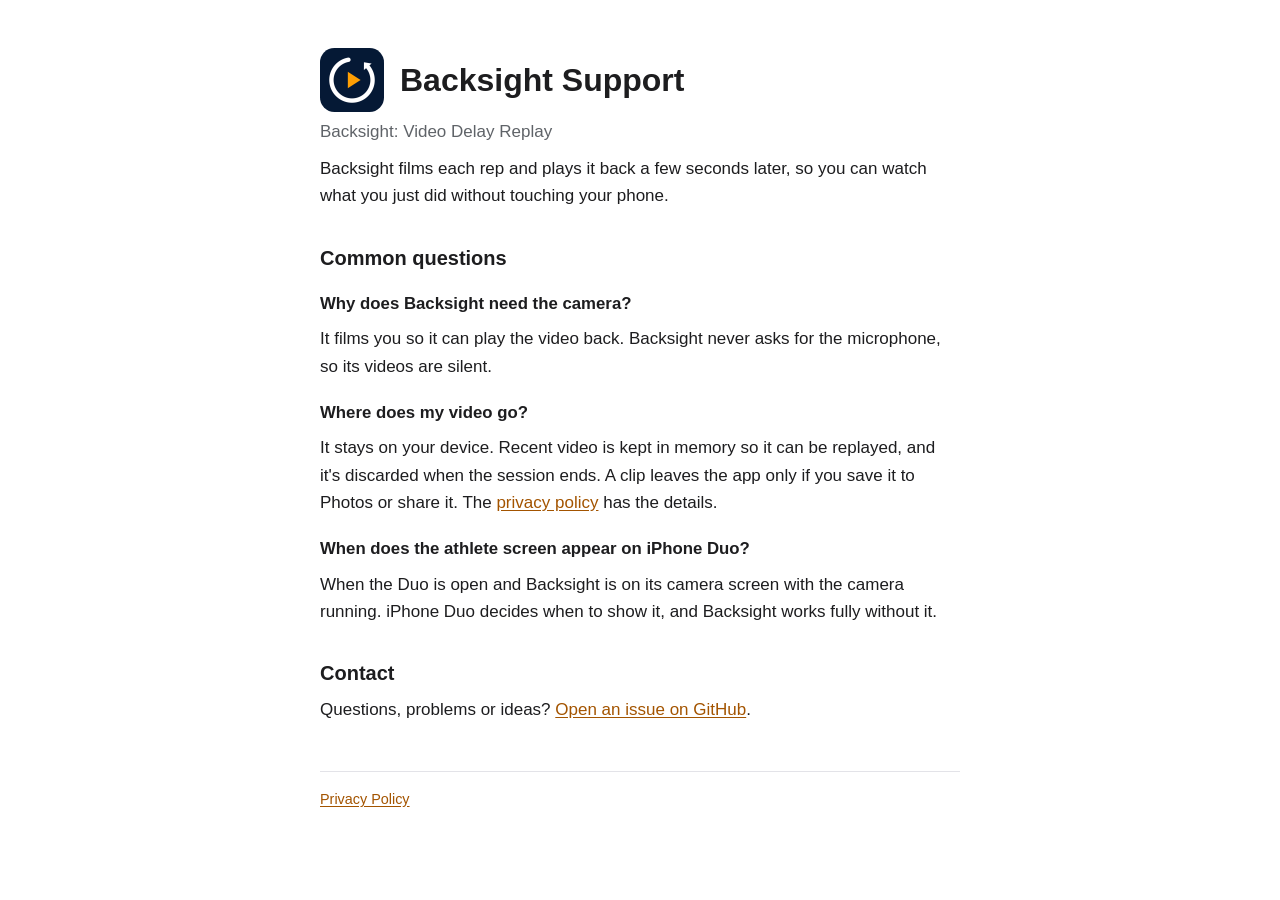
==== backsight/index.html @ d1faa4dd "Add Backsight support and privacy pages" ====
<!doctype html>
<html lang="en">
<head>
    <meta charset="utf-8">
    <meta name="viewport" content="width=device-width, initial-scale=1">
    <title>Backsight Support</title>
    <meta name="description" content="Help and contact information for Backsight: Video Delay Replay.">
    <link rel="stylesheet" href="/style.css">
</head>
<body>
<main>
    <div class="app-header">
        <img class="app-icon" src="/backsight/icon.png" alt="">
        <h1>Backsight Support</h1>
    </div>
    <p class="meta">Backsight: Video Delay Replay</p>
    <p>Backsight films each rep and plays it back a few seconds later, so you can watch what you just did without touching your phone.</p>

    <h2>Common questions</h2>

    <h3>Why does Backsight need the camera?</h3>
    <p>It films you so it can play the video back. Backsight never asks for the microphone, so its videos are silent.</p>

    <h3>Where does my video go?</h3>
    <p>It stays on your device. Recent video is kept in memory so it can be replayed, and it's discarded when the session ends. A clip leaves the app only if you save it to Photos or share it. The <a href="/backsight/privacy/">privacy policy</a> has the details.</p>

    <h3>When does the athlete screen appear on iPhone Duo?</h3>
    <p>When the Duo is open and Backsight is on its camera screen with the camera running. iPhone Duo decides when to show it, and Backsight works fully without it.</p>

    <h2>Contact</h2>
    <p>Questions, problems or ideas? <a href="https://github.com/DavisAndn/davisandn.github.io/issues">Open an issue on GitHub</a>.</p>

    <footer>
        <a href="/backsight/privacy/">Privacy Policy</a>
    </footer>
</main>
</body>
</html>
---- style.css ----
:root {
    color-scheme: light dark;
    --bg: #ffffff;
    --fg: #1d1d1f;
    --muted: #5f6368;
    --link: #a35400;
    --rule: #e3e3e8;
}

@media (prefers-color-scheme: dark) {
    :root {
        --bg: #0d1f38;
        --fg: #f5f5f7;
        --muted: #b7c0cc;
        --link: #ffb340;
        --rule: #22385a;
    }
}

* {
    box-sizing: border-box;
}

body {
    margin: 0;
    background: var(--bg);
    color: var(--fg);
    font: 17px/1.6 -apple-system, BlinkMacSystemFont, "Segoe UI", Roboto, Helvetica, Arial, sans-serif;
    -webkit-text-size-adjust: 100%;
}

main {
    max-width: 680px;
    margin: 0 auto;
    padding: 48px 20px 64px;
}

.app-header {
    display: flex;
    align-items: center;
    gap: 16px;
}

.app-icon {
    width: 64px;
    height: 64px;
    border-radius: 22.5%;
    flex: none;
}

h1 {
    font-size: 2rem;
    line-height: 1.2;
    margin: 0;
}

h2 {
    font-size: 1.25rem;
    line-height: 1.3;
    margin: 2.2rem 0 0.4rem;
}

h3 {
    font-size: 1.05rem;
    line-height: 1.35;
    margin: 1.4rem 0 0.2rem;
}

p,
ul {
    margin: 0.6rem 0;
}

ul {
    padding-left: 1.3rem;
}

li + li {
    margin-top: 0.35rem;
}

.meta {
    color: var(--muted);
    margin-top: 0.4rem;
}

a {
    color: var(--link);
    text-underline-offset: 2px;
}

nav {
    display: flex;
    flex-wrap: wrap;
    gap: 20px;
    margin-top: 1.5rem;
}

footer {
    margin-top: 3rem;
    padding-top: 1rem;
    border-top: 1px solid var(--rule);
    color: var(--muted);
    font-size: 0.9rem;
}
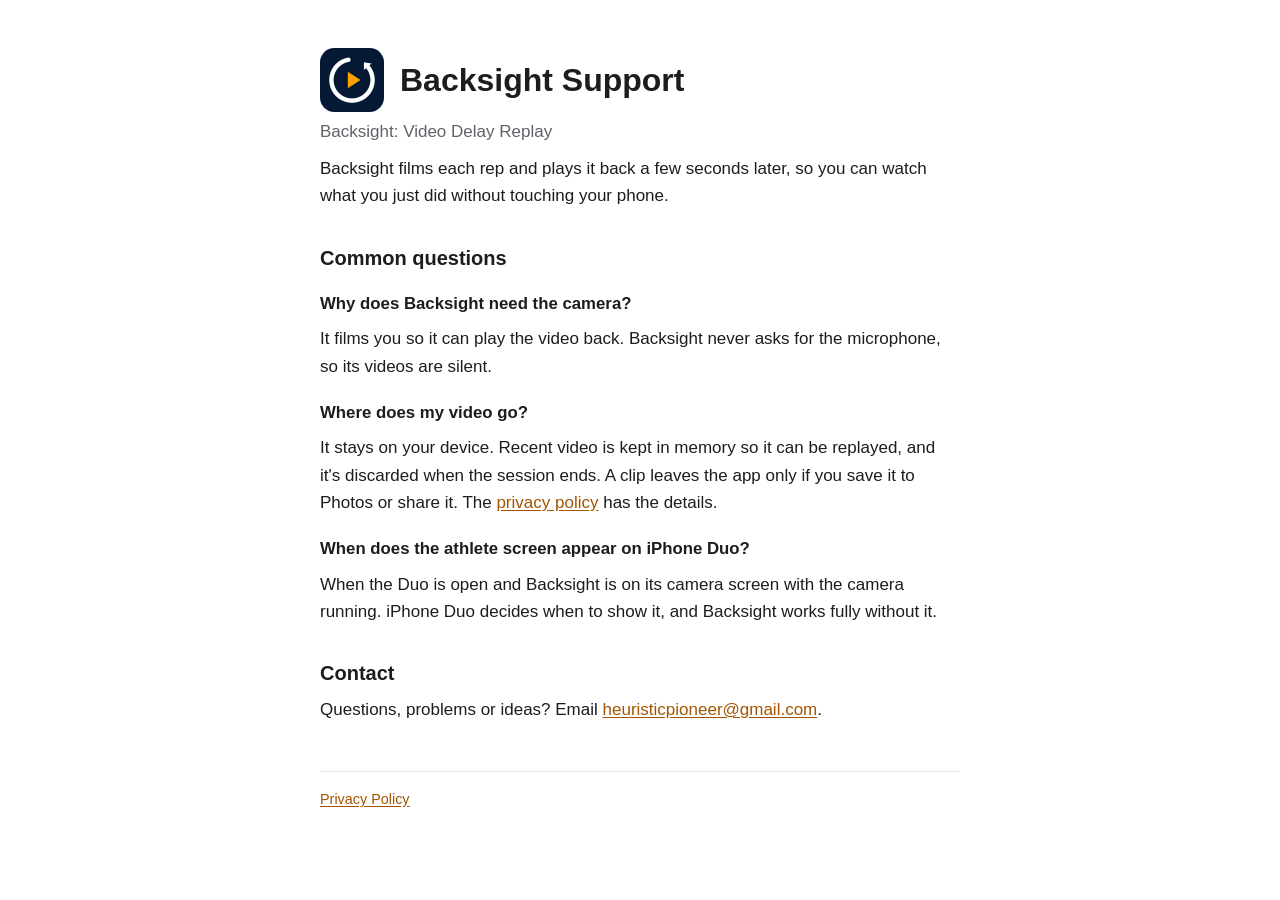
==== commit 02407ad0: "Add the support email to the support and privacy pages" ====
--- a/backsight/index.html
+++ b/backsight/index.html
@@ -28,7 +28,7 @@
     <p>When the Duo is open and Backsight is on its camera screen with the camera running. iPhone Duo decides when to show it, and Backsight works fully without it.</p>
 
     <h2>Contact</h2>
-    <p>Questions, problems or ideas? <a href="https://github.com/DavisAndn/davisandn.github.io/issues">Open an issue on GitHub</a>.</p>
+    <p>Questions, problems or ideas? Email <a href="mailto:heuristicpioneer@gmail.com">heuristicpioneer@gmail.com</a>.</p>
 
     <footer>
         <a href="/backsight/privacy/">Privacy Policy</a>
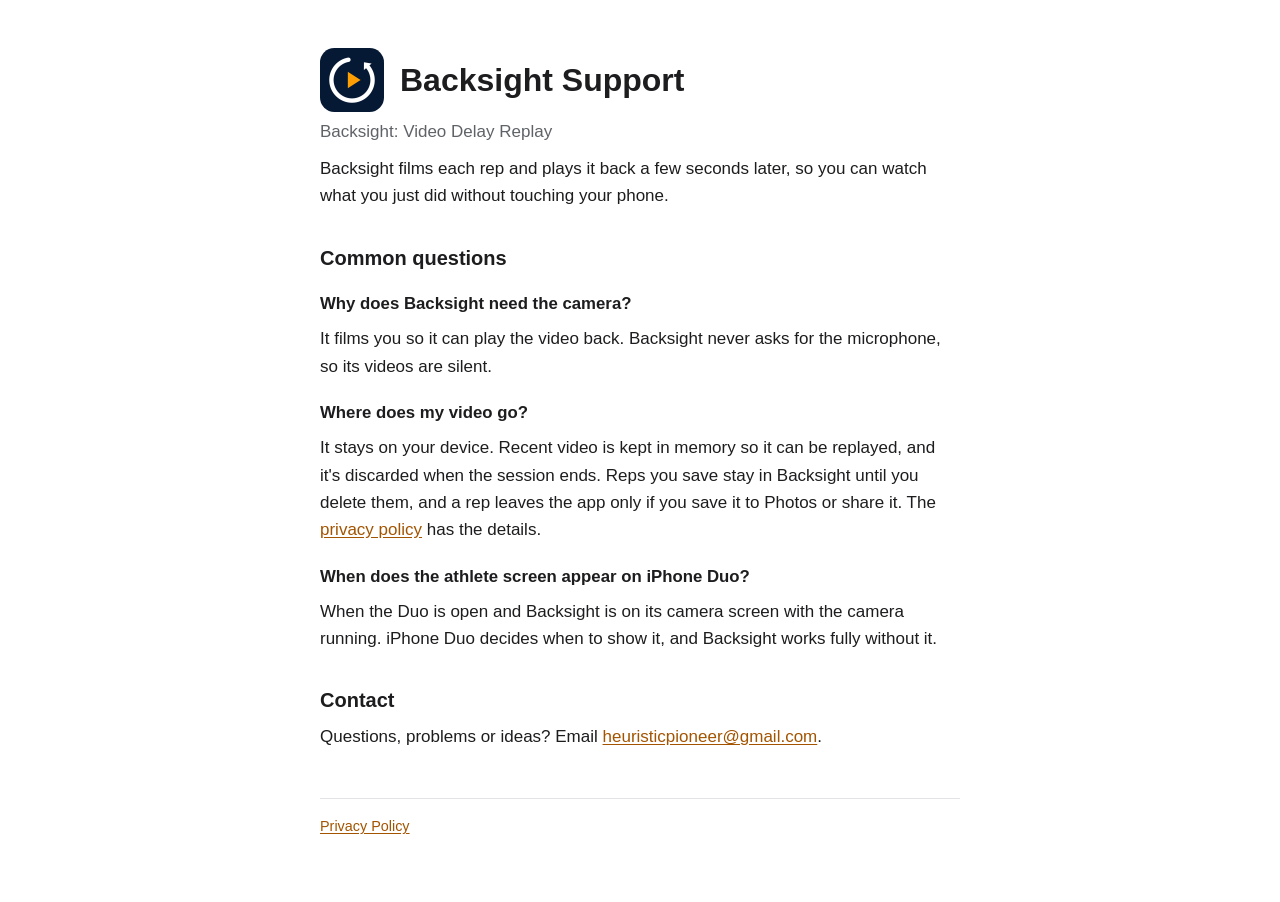
==== commit 28233772: "Say that saved reps stay on the device" ====
--- a/backsight/index.html
+++ b/backsight/index.html
@@ -22,7 +22,7 @@
     <p>It films you so it can play the video back. Backsight never asks for the microphone, so its videos are silent.</p>
 
     <h3>Where does my video go?</h3>
-    <p>It stays on your device. Recent video is kept in memory so it can be replayed, and it's discarded when the session ends. A clip leaves the app only if you save it to Photos or share it. The <a href="/backsight/privacy/">privacy policy</a> has the details.</p>
+    <p>It stays on your device. Recent video is kept in memory so it can be replayed, and it's discarded when the session ends. Reps you save stay in Backsight until you delete them, and a rep leaves the app only if you save it to Photos or share it. The <a href="/backsight/privacy/">privacy policy</a> has the details.</p>
 
     <h3>When does the athlete screen appear on iPhone Duo?</h3>
     <p>When the Duo is open and Backsight is on its camera screen with the camera running. iPhone Duo decides when to show it, and Backsight works fully without it.</p>
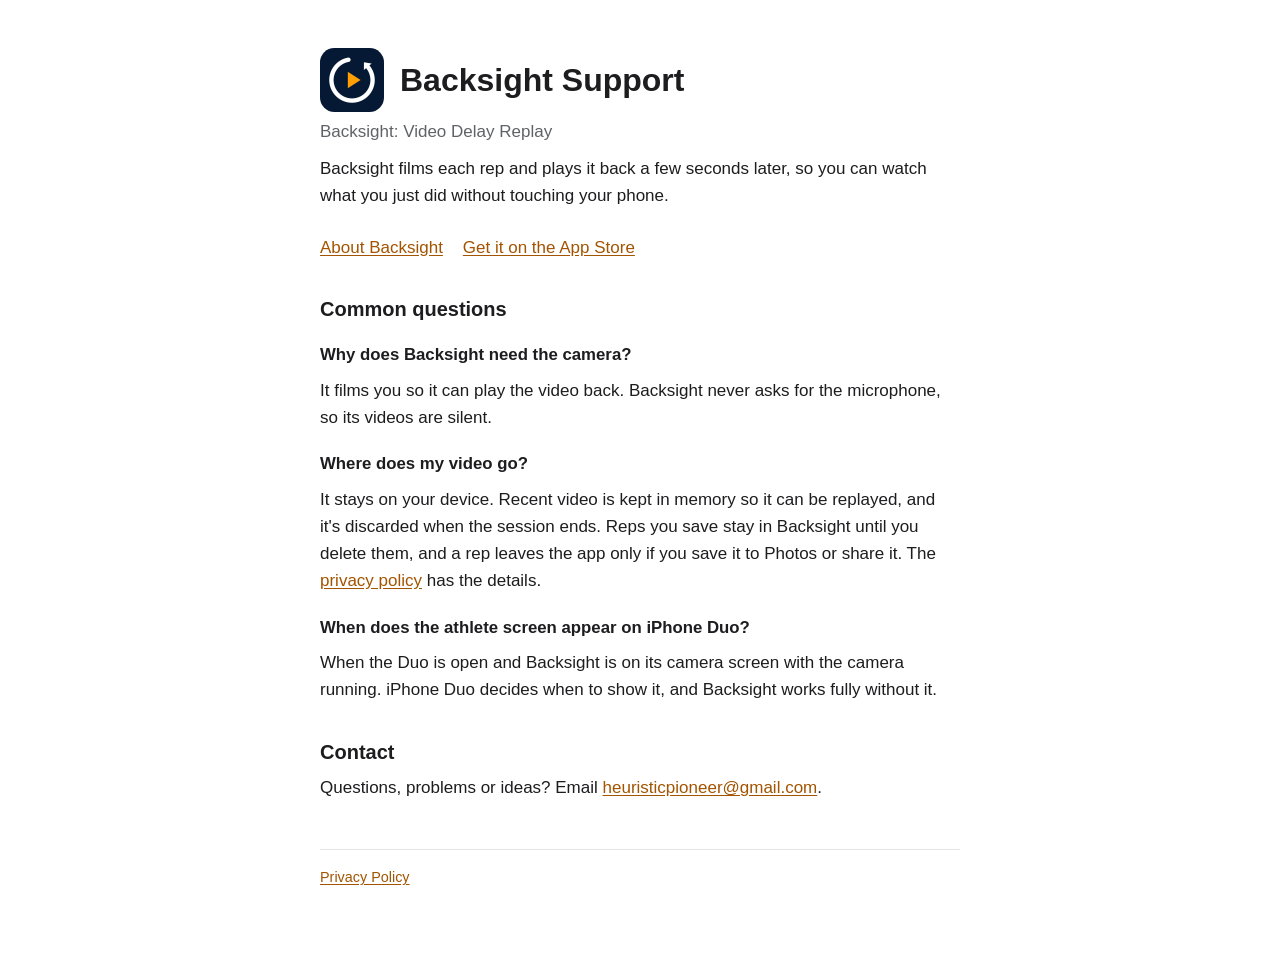
==== commit 04404491: "Link the support page to the product page and tag every page The support page keeps its questions an" ====
--- a/backsight/index.html
+++ b/backsight/index.html
@@ -3,18 +3,41 @@
 <head>
     <meta charset="utf-8">
     <meta name="viewport" content="width=device-width, initial-scale=1">
-    <title>Backsight Support</title>
-    <meta name="description" content="Help and contact information for Backsight: Video Delay Replay.">
+    <title>Backsight Support: Help and Contact</title>
+    <meta name="description" content="Help and contact information for Backsight: Video Delay Replay, the video delay and instant replay app for iPhone and iPad.">
+    <link rel="canonical" href="https://davisandn.github.io/backsight/">
+    <meta name="apple-itunes-app" content="app-id=6832079767">
+    <meta property="og:type" content="website">
+    <meta property="og:site_name" content="Backsight">
+    <meta property="og:title" content="Backsight Support">
+    <meta property="og:description" content="Help and contact information for Backsight: Video Delay Replay, the video delay and instant replay app for iPhone and iPad.">
+    <meta property="og:url" content="https://davisandn.github.io/backsight/">
+    <meta property="og:image" content="https://davisandn.github.io/backsight/images/share.jpg">
+    <meta property="og:image:width" content="1200">
+    <meta property="og:image:height" content="630">
+    <meta property="og:image:alt" content="Backsight on iPhone, showing a golf swing a few seconds late and a baseball swing replayed in slow motion. Fix your form before the next rep.">
+    <meta property="og:locale" content="en_US">
+    <meta name="twitter:card" content="summary_large_image">
+    <meta name="twitter:title" content="Backsight Support">
+    <meta name="twitter:description" content="Help and contact information for Backsight: Video Delay Replay, the video delay and instant replay app for iPhone and iPad.">
+    <meta name="twitter:image" content="https://davisandn.github.io/backsight/images/share.jpg">
+    <meta name="twitter:image:alt" content="Backsight on iPhone, showing a golf swing a few seconds late and a baseball swing replayed in slow motion. Fix your form before the next rep.">
+    <link rel="icon" href="/favicon.ico" sizes="16x16 32x32 48x48">
+    <link rel="apple-touch-icon" href="/apple-touch-icon.png">
     <link rel="stylesheet" href="/style.css">
 </head>
 <body>
 <main>
     <div class="app-header">
-        <img class="app-icon" src="/backsight/icon.png" alt="">
+        <img class="app-icon" src="/backsight/icon.png" alt="" width="64" height="64">
         <h1>Backsight Support</h1>
     </div>
     <p class="meta">Backsight: Video Delay Replay</p>
     <p>Backsight films each rep and plays it back a few seconds later, so you can watch what you just did without touching your phone.</p>
+    <nav>
+        <a href="/">About Backsight</a>
+        <a href="https://apps.apple.com/us/app/backsight-video-delay-replay/id6832079767">Get it on the App Store</a>
+    </nav>
 
     <h2>Common questions</h2>
 
